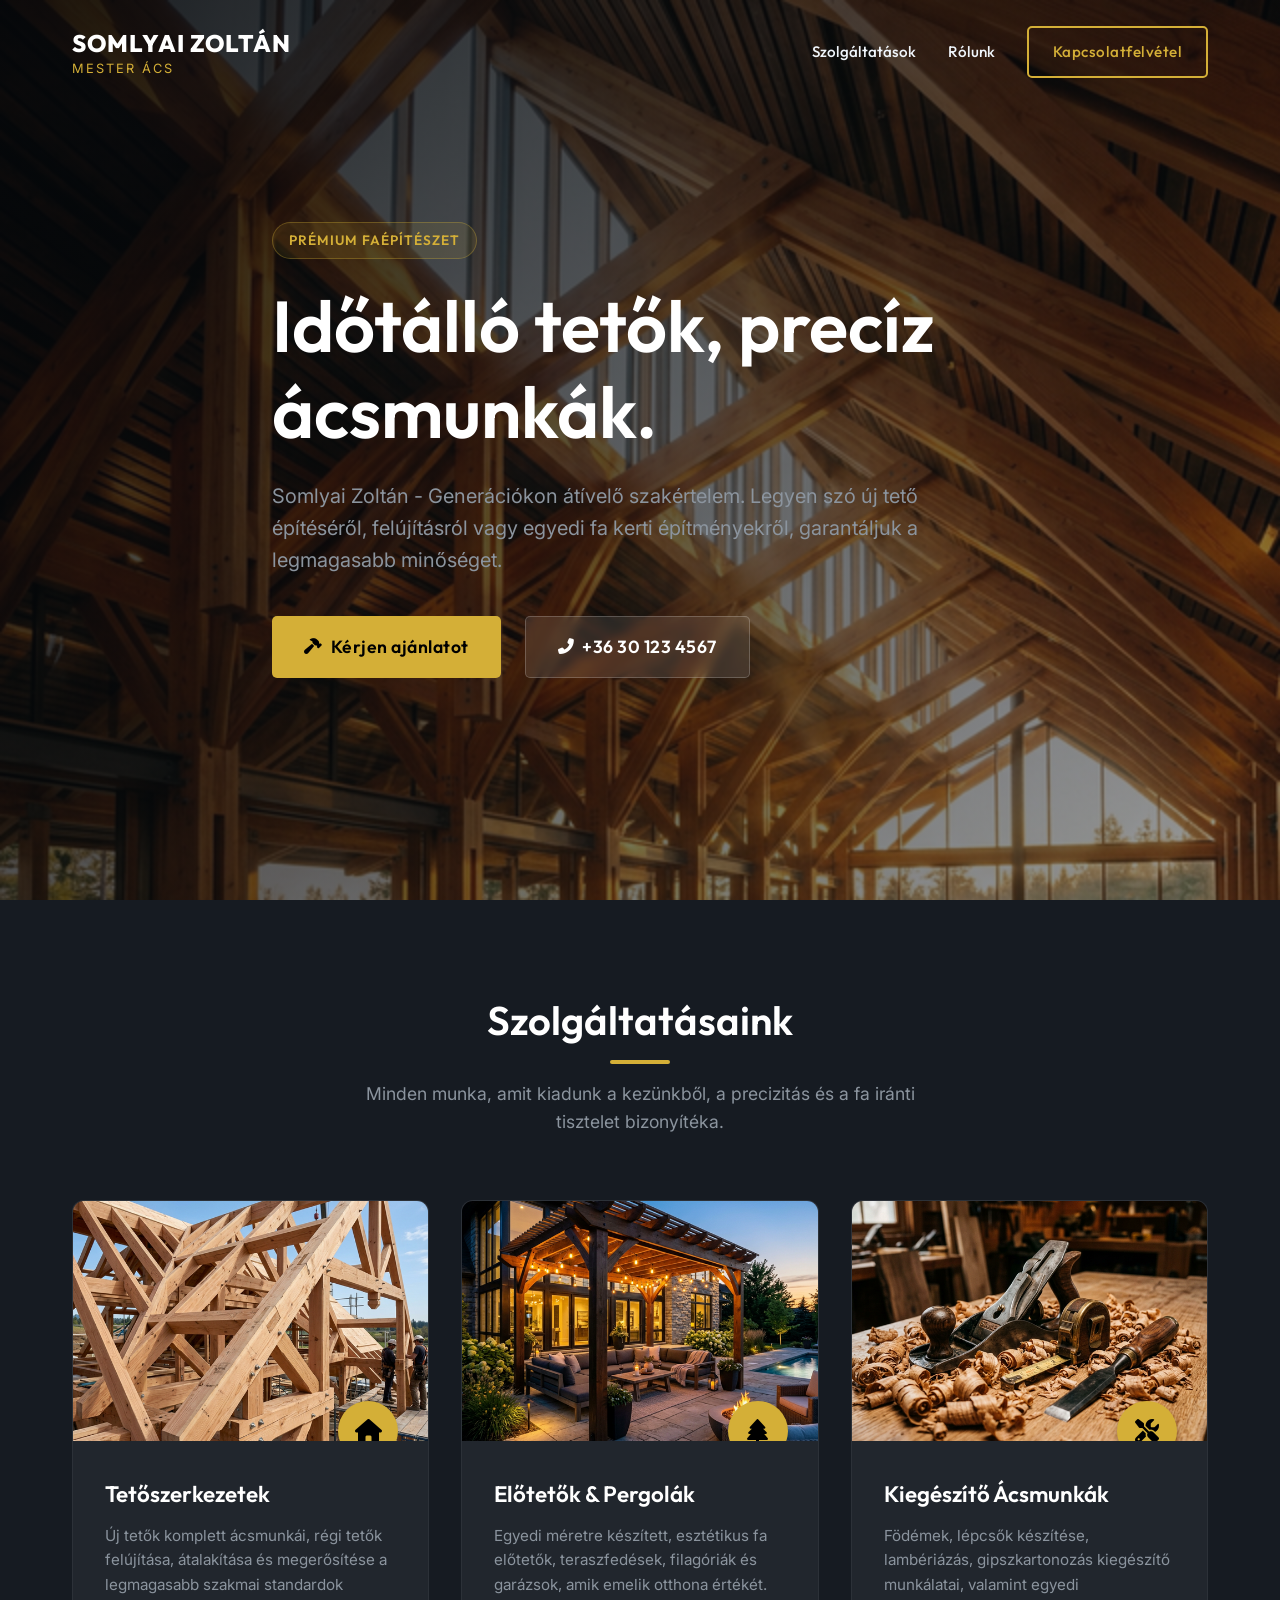
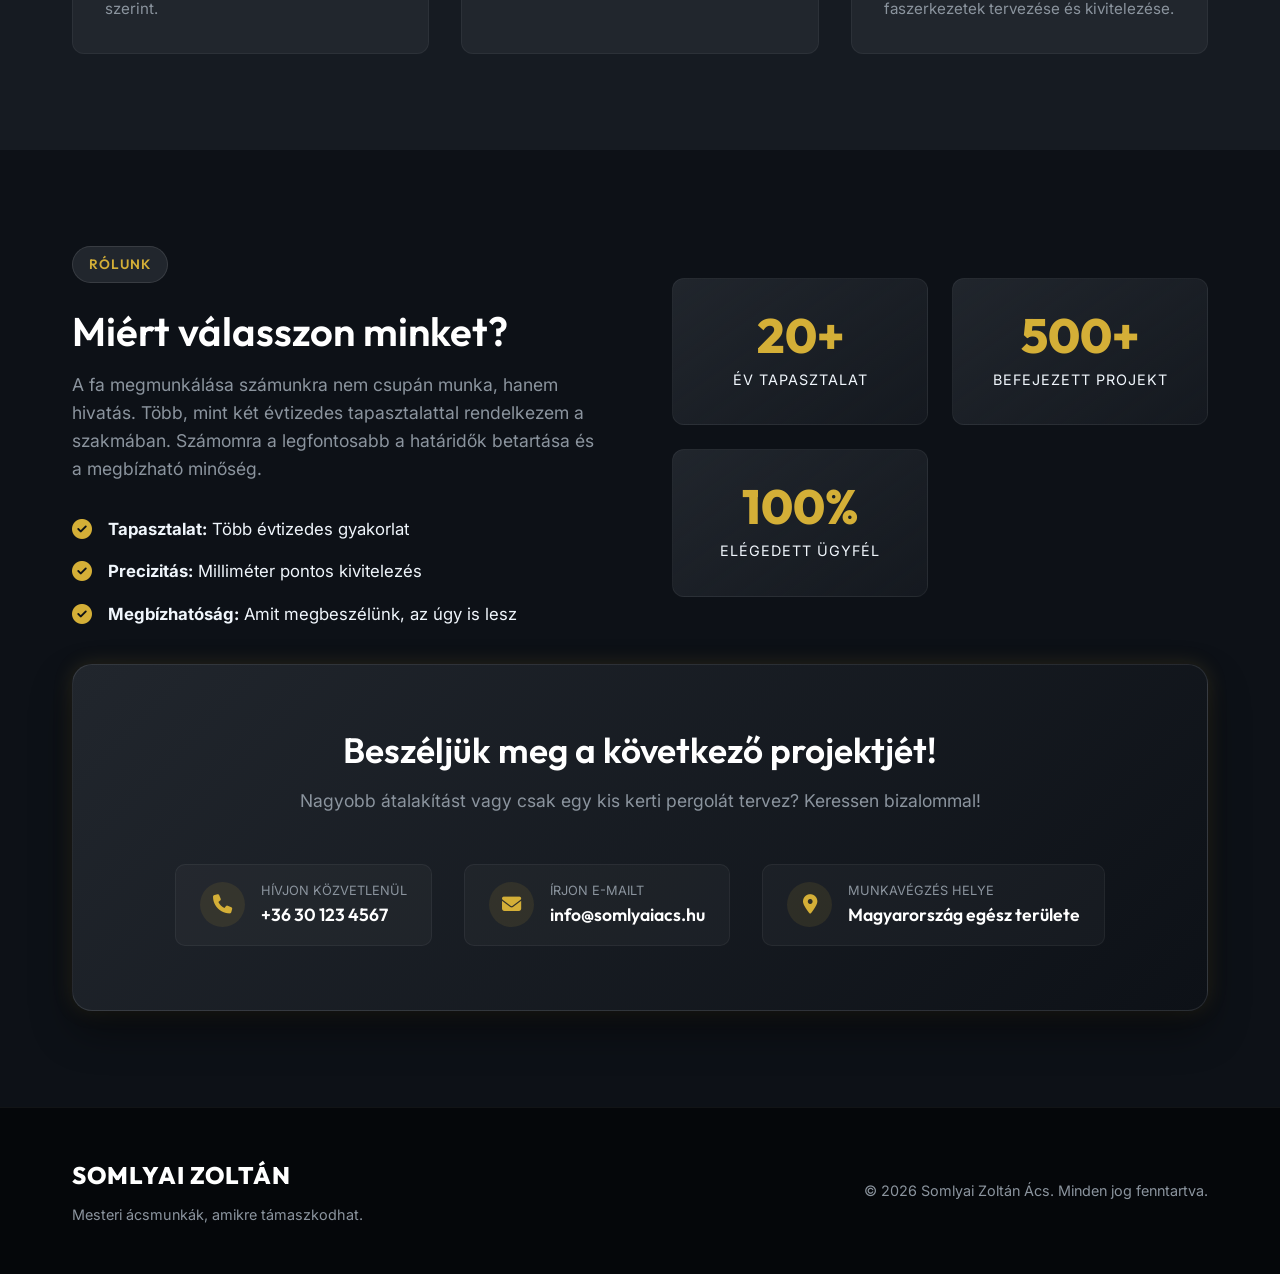
==== index.html @ 703a46b1 "Initial commit of Somlyai Acs website" ====
<!DOCTYPE html>
<html lang="hu">

<head>
    <meta charset="UTF-8">
    <meta name="viewport" content="width=device-width, initial-scale=1.0">
    <title>Somlyai Zoltán | Mesteri Ácsmunkák és Tetőszerkezetek</title>
    <meta name="description"
        content="Minőségi ácsmunkák, tetőszerkezetek készítése és felújítása, előtetők építése. Forduljon Somlyai Zoltánhoz bizalommal a precíz és időtálló faépítményekért!">
    <meta name="keywords" content="ács, ácsmunka, tetőszerkezet, előtető, filagória, tetőfelújítás, faépítmény">
    <meta name="author" content="Somlyai Zoltán">
    <link rel="canonical" href="https://somlyaiacs.hu/">

    <!-- Open Graph (Facebook/LinkedIn) -->
    <meta property="og:type" content="website">
    <meta property="og:url" content="https://somlyaiacs.hu/">
    <meta property="og:title" content="Somlyai Zoltán | Mesteri Ácsmunkák és Tetőszerkezetek">
    <meta property="og:description"
        content="Minőségi ácsmunkák, tetőszerkezetek készítése és felújítása, előtetők építése. Precíz és időtálló faépítmények.">
    <meta property="og:image" content="https://somlyaiacs.hu/images/hero_bg_1773068488804.png">

    <!-- Twitter Card -->
    <meta name="twitter:card" content="summary_large_image">
    <meta name="twitter:title" content="Somlyai Zoltán | Mesteri Ácsmunkák és Tetőszerkezetek">
    <meta name="twitter:description" content="Minőségi ácsmunkák, tetőszerkezetek, előtetők. Precíz kivitelezés.">
    <meta name="twitter:image" content="https://somlyaiacs.hu/images/hero_bg_1773068488804.png">

    <!-- JSON-LD Structured Data -->
    <script type="application/ld+json">
    {
      "@context": "https://schema.org",
      "@type": "Carpenter",
      "name": "Somlyai Zoltán Ács",
      "image": "https://somlyaiacs.hu/images/hero_bg_1773068488804.png",
      "url": "https://somlyaiacs.hu/",
      "telephone": "+36301234567",
      "email": "info@somlyaiacs.hu",
      "description": "Mesteri ácsmunkák, tetőszerkezetek és egyedi faépítmények készítése.",
      "address": {
        "@type": "PostalAddress",
        "addressCountry": "HU"
      },
      "areaServed": "Hungary"
    }
    </script>

    <!-- Google Fonts -->
    <link rel="preconnect" href="https://fonts.googleapis.com">
    <link rel="preconnect" href="https://fonts.gstatic.com" crossorigin>
    <link
        href="https://fonts.googleapis.com/css2?family=Inter:wght@400;500;600&family=Outfit:wght@300;400;600;800&display=swap"
        rel="stylesheet">

    <!-- Icons -->
    <link rel="stylesheet" href="https://cdnjs.cloudflare.com/ajax/libs/font-awesome/6.4.0/css/all.min.css">

    <!-- Custom CSS -->
    <link rel="stylesheet" href="css/style.css">
</head>

<body>

    <!-- Navigation -->
    <nav class="navbar" id="navbar">
        <div class="container nav-container">
            <a href="#" class="logo">
                <span class="logo-name">Somlyai Zoltán</span>
                <span class="logo-title">Mester Ács</span>
            </a>
            <div class="nav-links">
                <a href="#elerheto-szolgaltatasok" class="nav-link">Szolgáltatások</a>
                <a href="#rolunk" class="nav-link">Rólunk</a>
                <a href="#kapcsolat" class="nav-link btn btn-primary-outline">Kapcsolatfelvétel</a>
            </div>
            <button class="mobile-menu-btn" aria-label="Menü megnyitása">
                <i class="fas fa-bars"></i>
            </button>
        </div>
    </nav>

    <!-- Mobile Menu -->
    <div class="mobile-menu">
        <button class="close-menu-btn" aria-label="Menü bezárása">
            <i class="fas fa-times"></i>
        </button>
        <div class="mobile-links">
            <a href="#elerheto-szolgaltatasok" class="mobile-link">Szolgáltatások</a>
            <a href="#rolunk" class="mobile-link">Rólunk</a>
            <a href="#kapcsolat" class="mobile-link btn btn-primary">Hívjon Most</a>
        </div>
    </div>

    <!-- Hero Section -->
    <header class="hero" id="kezdooldal">
        <div class="hero-bg" style="background-image: url('images/hero_bg_1773068488804.png');"></div>
        <div class="hero-overlay"></div>
        <div class="container hero-content">
            <div class="badge fade-up">Prémium Faépítészet</div>
            <h1 class="fade-up delay-1">Időtálló tetők, precíz ácsmunkák.</h1>
            <p class="fade-up delay-2">Somlyai Zoltán - Generációkon átívelő szakértelem. Legyen szó új tető építéséről,
                felújításról vagy egyedi fa kerti építményekről, garantáljuk a legmagasabb minőséget.</p>
            <div class="hero-buttons fade-up delay-3">
                <a href="#kapcsolat" class="btn btn-primary btn-large">
                    <i class="fas fa-hammer"></i> Kérjen ajánlatot
                </a>
                <a href="tel:+36301234567" class="btn btn-secondary btn-large">
                    <i class="fas fa-phone-alt"></i> +36 30 123 4567
                </a>
            </div>
        </div>
    </header>

    <!-- Services Section -->
    <section class="services" id="elerheto-szolgaltatasok">
        <div class="container">
            <div class="section-header text-center fade-in">
                <h2 class="section-title">Szolgáltatásaink</h2>
                <div class="divider"></div>
                <p class="section-subtitle">Minden munka, amit kiadunk a kezünkből, a precizitás és a fa iránti
                    tisztelet bizonyítéka.</p>
            </div>

            <div class="services-grid">
                <!-- Service 1 -->
                <div class="service-card reveal-from-bottom">
                    <div class="service-img-wrapper">
                        <img src="images/service_roof_1773068505379.png" alt="Tetőszerkezetek készítése"
                            class="service-img">
                        <div class="service-icon"><i class="fas fa-home"></i></div>
                    </div>
                    <div class="service-content">
                        <h3>Tetőszerkezetek</h3>
                        <p>Új tetők komplett ácsmunkái, régi tetők felújítása, átalakítása és megerősítése a legmagasabb
                            szakmai standardok szerint.</p>
                    </div>
                </div>

                <!-- Service 2 -->
                <div class="service-card reveal-from-bottom delay-1">
                    <div class="service-img-wrapper">
                        <img src="images/service_pergola_1773068520284.png" alt="Előtetők és filagóriák"
                            class="service-img">
                        <div class="service-icon"><i class="fas fa-tree"></i></div>
                    </div>
                    <div class="service-content">
                        <h3>Előtetők & Pergolák</h3>
                        <p>Egyedi méretre készített, esztétikus fa előtetők, teraszfedések, filagóriák és garázsok, amik
                            emelik otthona értékét.</p>
                    </div>
                </div>

                <!-- Service 3 -->
                <div class="service-card reveal-from-bottom delay-2">
                    <div class="service-img-wrapper">
                        <img src="images/service_general_1773068536044.png" alt="Általános ácsmunkák"
                            class="service-img">
                        <div class="service-icon"><i class="fas fa-tools"></i></div>
                    </div>
                    <div class="service-content">
                        <h3>Kiegészítő Ácsmunkák</h3>
                        <p>Födémek, lépcsők készítése, lambériázás, gipszkartonozás kiegészítő munkálatai, valamint
                            egyedi faszerkezetek tervezése és kivitelezése.</p>
                    </div>
                </div>
            </div>
        </div>
    </section>

    <!-- About Section -->
    <section class="about" id="rolunk">
        <div class="container">
            <div class="about-grid">
                <div class="about-content reveal-from-left">
                    <div class="badge badge-dark">Rólunk</div>
                    <h2 class="section-title">Miért válasszon minket?</h2>
                    <p class="about-text">A fa megmunkálása számunkra nem csupán munka, hanem hivatás. Több, mint két
                        évtizedes tapasztalattal rendelkezem a szakmában. Számomra a legfontosabb a határidők betartása
                        és a megbízható minőség.</p>
                    <ul class="about-features">
                        <li>
                            <i class="fas fa-check-circle text-primary"></i>
                            <div>
                                <strong>Tapasztalat:</strong> <span class="feature-desc">Több évtizedes gyakorlat</span>
                            </div>
                        </li>
                        <li>
                            <i class="fas fa-check-circle text-primary"></i>
                            <div>
                                <strong>Precizitás:</strong> <span class="feature-desc">Milliméter pontos
                                    kivitelezés</span>
                            </div>
                        </li>
                        <li>
                            <i class="fas fa-check-circle text-primary"></i>
                            <div>
                                <strong>Megbízhatóság:</strong> <span class="feature-desc">Amit megbeszélünk, az úgy is
                                    lesz</span>
                            </div>
                        </li>
                    </ul>
                </div>
                <div class="about-stats reveal-from-right">
                    <div class="stat-box">
                        <span class="stat-number">20+</span>
                        <span class="stat-label">Év Tapasztalat</span>
                    </div>
                    <div class="stat-box">
                        <span class="stat-number">500+</span>
                        <span class="stat-label">Befejezett Projekt</span>
                    </div>
                    <div class="stat-box">
                        <span class="stat-number">100%</span>
                        <span class="stat-label">Elégedett Ügyfél</span>
                    </div>
                </div>
            </div>
        </div>
    </section>

    <!-- Call to Action / Contact Info -->
    <section class="contact" id="kapcsolat">
        <div class="container contact-container reveal-scale">
            <div class="contact-box">
                <h2>Beszéljük meg a következő projektjét!</h2>
                <p>Nagyobb átalakítást vagy csak egy kis kerti pergolát tervez? Keressen bizalommal!</p>
                <div class="contact-methods">
                    <a href="tel:+36301234567" class="contact-item">
                        <div class="contact-icon"><i class="fas fa-phone"></i></div>
                        <div>
                            <span class="contact-label">Hívjon közvetlenül</span>
                            <span class="contact-value">+36 30 123 4567</span>
                        </div>
                    </a>
                    <a href="mailto:info@somlyaiacs.hu" class="contact-item">
                        <div class="contact-icon"><i class="fas fa-envelope"></i></div>
                        <div>
                            <span class="contact-label">Írjon e-mailt</span>
                            <span class="contact-value">info@somlyaiacs.hu</span>
                        </div>
                    </a>
                    <div class="contact-item">
                        <div class="contact-icon"><i class="fas fa-map-marker-alt"></i></div>
                        <div>
                            <span class="contact-label">Munkavégzés helye</span>
                            <span class="contact-value">Magyarország egész területe</span>
                        </div>
                    </div>
                </div>
            </div>
        </div>
    </section>

    <!-- Footer -->
    <footer>
        <div class="container footer-content">
            <div class="footer-brand">
                <span class="logo-name">Somlyai Zoltán</span>
                <p>Mesteri ácsmunkák, amikre támaszkodhat.</p>
            </div>
            <div class="footer-copyright">
                &copy; <span id="year"></span> Somlyai Zoltán Ács. Minden jog fenntartva.
            </div>
        </div>
    </footer>

    <!-- Script -->
    <script src="js/script.js"></script>
</body>

</html>
---- css/style.css ----
/* =========================================
   NEMZETKÖZI (CSS VARIABLES)
   ========================================= */
:root {
    /* Színek (Prémium, Fás, Modern) */
    --clr-bg: #0d1117;
    /* Nagyon sötét kék/szürke az alap BG */
    --clr-bg-alt: #161b22;
    /* Kissé világosabb szekció BG */
    --clr-surface: #21262d;
    /* Kártyák BG */

    --clr-primary: #d4af37;
    /* Prémium arany / friss fa szín */
    --clr-primary-hover: #b8962c;

    --clr-text-main: #f0f6fc;
    /* Fehér/szürkés szöveg bekezdésekhez */
    --clr-text-muted: #8b949e;
    /* Halványabb szürke */

    --clr-accent: #ff8c00;
    /* Melegebb borostyán, fa erezet */

    /* Tipográfia */
    --font-heading: 'Outfit', sans-serif;
    --font-body: 'Inter', sans-serif;

    /* Átmenetek és Árnyékok */
    --transition-fast: 0.2s ease;
    --transition-normal: 0.4s cubic-bezier(0.25, 0.46, 0.45, 0.94);
    --shadow-sm: 0 4px 6px rgba(0, 0, 0, 0.3);
    --shadow-md: 0 10px 20px rgba(0, 0, 0, 0.4);
    --shadow-glow: 0 0 20px rgba(212, 175, 55, 0.15);
}

/* =========================================
   RESET ÉS ALAPOK
   ========================================= */
* {
    margin: 0;
    padding: 0;
    box-sizing: border-box;
}

html {
    scroll-behavior: smooth;
}

body {
    font-family: var(--font-body);
    background-color: var(--clr-bg);
    color: var(--clr-text-main);
    line-height: 1.6;
    overflow-x: hidden;
}

h1,
h2,
h3,
h4,
h5,
h6 {
    font-family: var(--font-heading);
    font-weight: 600;
    line-height: 1.2;
    margin-bottom: 1rem;
}

a {
    text-decoration: none;
    color: inherit;
    transition: var(--transition-fast);
}

ul {
    list-style: none;
}

img {
    max-width: 100%;
    height: auto;
    display: block;
}

.container {
    max-width: 1200px;
    margin: 0 auto;
    padding: 0 2rem;
}

.text-center {
    text-align: center;
}

.text-primary {
    color: var(--clr-primary);
}

/* =========================================
   GOMBOK (BUTTONS)
   ========================================= */
.btn {
    display: inline-flex;
    align-items: center;
    gap: 0.5rem;
    padding: 0.75rem 1.5rem;
    border-radius: 5px;
    font-family: var(--font-heading);
    font-weight: 600;
    letter-spacing: 0.5px;
    cursor: pointer;
    transition: var(--transition-normal);
    border: none;
}

.btn i {
    font-size: 0.9em;
}

.btn-primary {
    background-color: var(--clr-primary);
    color: #000;
}

.btn-primary:hover {
    background-color: var(--clr-primary-hover);
    transform: translateY(-2px);
    box-shadow: var(--shadow-glow);
}

.btn-primary-outline {
    background-color: transparent;
    color: var(--clr-primary);
    border: 2px solid var(--clr-primary);
}

.btn-primary-outline:hover {
    background-color: var(--clr-primary);
    color: #000;
}

.btn-secondary {
    background-color: rgba(255, 255, 255, 0.1);
    color: white;
    backdrop-filter: blur(5px);
    border: 1px solid rgba(255, 255, 255, 0.2);
}

.btn-secondary:hover {
    background-color: rgba(255, 255, 255, 0.2);
    transform: translateY(-2px);
}

.btn-large {
    padding: 1rem 2rem;
    font-size: 1.1rem;
}

/* =========================================
   NAVIGÁCIÓ
   ========================================= */
.navbar {
    position: fixed;
    top: 0;
    left: 0;
    width: 100%;
    padding: 1.5rem 0;
    z-index: 1000;
    transition: var(--transition-normal);
}

.navbar.scrolled {
    padding: 1rem 0;
    background-color: rgba(13, 17, 23, 0.95);
    backdrop-filter: blur(10px);
    border-bottom: 1px solid rgba(255, 255, 255, 0.05);
    box-shadow: var(--shadow-sm);
}

.nav-container {
    display: flex;
    justify-content: space-between;
    align-items: center;
}

.logo {
    display: flex;
    flex-direction: column;
}

.logo-name {
    font-family: var(--font-heading);
    font-size: 1.5rem;
    font-weight: 800;
    color: white;
    letter-spacing: 1px;
    text-transform: uppercase;
}

.logo-title {
    font-size: 0.8rem;
    color: var(--clr-primary);
    letter-spacing: 2px;
    text-transform: uppercase;
    margin-top: -3px;
}

.nav-links {
    display: flex;
    align-items: center;
    gap: 2rem;
}

.nav-link {
    font-family: var(--font-heading);
    font-size: 0.95rem;
    font-weight: 500;
    position: relative;
}

/* Underline effect for links */
.nav-link:not(.btn)::after {
    content: '';
    position: absolute;
    bottom: -5px;
    left: 0;
    width: 0;
    height: 2px;
    background-color: var(--clr-primary);
    transition: var(--transition-normal);
}

.nav-link:not(.btn):hover::after {
    width: 100%;
}

.mobile-menu-btn {
    display: none;
    background: none;
    border: none;
    color: white;
    font-size: 1.5rem;
    cursor: pointer;
}

/* Mobile Menu Overlay */
.mobile-menu {
    position: fixed;
    top: 0;
    right: -100%;
    width: 100%;
    height: 100vh;
    background-color: var(--clr-bg);
    z-index: 2000;
    display: flex;
    flex-direction: column;
    justify-content: center;
    align-items: center;
    transition: right 0.4s ease-in-out;
}

.mobile-menu.active {
    right: 0;
}

.close-menu-btn {
    position: absolute;
    top: 2rem;
    right: 2rem;
    background: none;
    border: none;
    color: white;
    font-size: 2rem;
    cursor: pointer;
}

.mobile-links {
    display: flex;
    flex-direction: column;
    gap: 2rem;
    text-align: center;
}

.mobile-link {
    font-family: var(--font-heading);
    font-size: 1.5rem;
}

/* =========================================
   HERO SZCENÓ
   ========================================= */
.hero {
    height: 100vh;
    min-height: 600px;
    position: relative;
    display: flex;
    align-items: center;
    overflow: hidden;
}

.hero-bg {
    position: absolute;
    top: 0;
    left: 0;
    width: 100%;
    height: 100%;
    background-size: cover;
    background-position: center;
    z-index: -2;
    transform: scale(1.05);
    /* Enyhe zoom a betöltési effekthez */
    transition: transform 1.5s ease-out;
}

.hero-bg.loaded {
    transform: scale(1);
}

.hero-overlay {
    position: absolute;
    top: 0;
    left: 0;
    width: 100%;
    height: 100%;
    background: linear-gradient(135deg, rgba(5, 7, 10, 0.9) 0%, rgba(13, 17, 23, 0.4) 100%);
    z-index: -1;
}

.hero-content {
    max-width: 800px;
}

.badge {
    display: inline-block;
    padding: 0.4rem 1rem;
    background-color: rgba(212, 175, 55, 0.1);
    color: var(--clr-primary);
    font-family: var(--font-heading);
    font-size: 0.85rem;
    font-weight: 600;
    border-radius: 50px;
    letter-spacing: 1px;
    text-transform: uppercase;
    margin-bottom: 1.5rem;
    border: 1px solid rgba(212, 175, 55, 0.3);
}

.badge-dark {
    background-color: var(--clr-surface);
    border-color: rgba(255, 255, 255, 0.1);
}

.hero h1 {
    font-size: 4.5rem;
    color: white;
    margin-bottom: 1.5rem;
}

.hero p {
    font-size: 1.25rem;
    color: var(--clr-text-muted);
    margin-bottom: 2.5rem;
    max-width: 650px;
}

.hero-buttons {
    display: flex;
    gap: 1.5rem;
    flex-wrap: wrap;
}

/* =========================================
   ÁLTALÁNOS SZEKCIÓK
   ========================================= */
section {
    padding: 6rem 0;
}

.section-header {
    margin-bottom: 4rem;
}

.section-title {
    font-size: 2.5rem;
    color: white;
}

.divider {
    width: 60px;
    height: 4px;
    background-color: var(--clr-primary);
    margin: 1rem auto;
    border-radius: 2px;
}

.section-subtitle {
    font-size: 1.1rem;
    color: var(--clr-text-muted);
    max-width: 600px;
    margin: 0 auto;
}

/* =========================================
   SZOLGÁLTATÁSOK
   ========================================= */
.services {
    background-color: var(--clr-bg-alt);
}

.services-grid {
    display: grid;
    grid-template-columns: repeat(auto-fit, minmax(320px, 1fr));
    gap: 2rem;
}

.service-card {
    background-color: var(--clr-surface);
    border-radius: 12px;
    overflow: hidden;
    transition: var(--transition-normal);
    border: 1px solid rgba(255, 255, 255, 0.05);
}

.service-card:hover {
    transform: translateY(-10px);
    box-shadow: var(--shadow-md);
    border-color: rgba(212, 175, 55, 0.3);
}

.service-img-wrapper {
    position: relative;
    height: 240px;
    overflow: hidden;
}

.service-img {
    width: 100%;
    height: 100%;
    object-fit: cover;
    transition: transform 0.6s ease;
}

.service-card:hover .service-img {
    transform: scale(1.1);
}

.service-icon {
    position: absolute;
    bottom: -20px;
    right: 30px;
    width: 60px;
    height: 60px;
    background-color: var(--clr-primary);
    color: #000;
    border-radius: 50%;
    display: flex;
    justify-content: center;
    align-items: center;
    font-size: 1.5rem;
    box-shadow: var(--shadow-sm);
    z-index: 2;
}

.service-content {
    padding: 2.5rem 2rem 2rem;
}

.service-content h3 {
    font-size: 1.4rem;
    color: white;
    margin-bottom: 1rem;
}

.service-content p {
    color: var(--clr-text-muted);
    font-size: 0.95rem;
}

/* =========================================
   RÓLUNK
   ========================================= */
.about-grid {
    display: grid;
    grid-template-columns: 1fr 1fr;
    gap: 4rem;
    align-items: center;
}

.about-text {
    font-size: 1.1rem;
    color: var(--clr-text-muted);
    margin-bottom: 2rem;
}

.about-features {
    display: flex;
    flex-direction: column;
    gap: 1rem;
}

.about-features li {
    display: flex;
    align-items: flex-start;
    gap: 1rem;
    font-size: 1.05rem;
}

.about-features i {
    font-size: 1.25rem;
    margin-top: 3px;
}

.about-stats {
    display: grid;
    grid-template-columns: repeat(2, 1fr);
    gap: 1.5rem;
}

.stat-box {
    background: linear-gradient(145deg, var(--clr-surface) 0%, rgba(33, 38, 45, 0.4) 100%);
    padding: 2rem;
    border-radius: 12px;
    text-align: center;
    border: 1px solid rgba(255, 255, 255, 0.05);
    transition: var(--transition-normal);
}

.stat-box:hover {
    border-color: rgba(212, 175, 55, 0.4);
    box-shadow: 0 10px 30px rgba(0, 0, 0, 0.5);
    transform: translateY(-5px);
}

.stat-number {
    display: block;
    font-family: var(--font-heading);
    font-size: 3rem;
    font-weight: 800;
    color: var(--clr-primary);
    line-height: 1;
    margin-bottom: 0.5rem;
}

.stat-label {
    font-size: 0.9rem;
    color: var(--clr-text-main);
    text-transform: uppercase;
    letter-spacing: 1px;
}

/* =========================================
   KAPCSOLAT / CTA
   ========================================= */
.contact {
    padding: 0 0 6rem 0;
}

.contact-container {
    position: relative;
    z-index: 10;
    margin-top: -60px;
    /* Átfedik az előző szekciót */
}

.contact-box {
    background: linear-gradient(135deg, var(--clr-surface) 0%, rgba(13, 17, 23, 1) 100%);
    padding: 4rem;
    border-radius: 20px;
    text-align: center;
    border: 1px solid rgba(255, 255, 255, 0.1);
    box-shadow: 0 20px 40px rgba(0, 0, 0, 0.4), var(--shadow-glow);
}

.contact-box h2 {
    font-size: 2.2rem;
    color: white;
}

.contact-box p {
    color: var(--clr-text-muted);
    font-size: 1.1rem;
    margin-bottom: 3rem;
}

.contact-methods {
    display: flex;
    justify-content: center;
    gap: 2rem;
    flex-wrap: wrap;
}

.contact-item {
    display: flex;
    align-items: center;
    gap: 1rem;
    background-color: rgba(255, 255, 255, 0.03);
    padding: 1rem 1.5rem;
    border-radius: 10px;
    text-align: left;
    transition: var(--transition-fast);
    border: 1px solid rgba(255, 255, 255, 0.05);
}

a.contact-item:hover {
    background-color: rgba(212, 175, 55, 0.1);
    border-color: rgba(212, 175, 55, 0.3);
    transform: translateY(-3px);
}

.contact-icon {
    width: 45px;
    height: 45px;
    background-color: rgba(212, 175, 55, 0.1);
    color: var(--clr-primary);
    display: flex;
    justify-content: center;
    align-items: center;
    border-radius: 50%;
    font-size: 1.2rem;
}

.contact-label {
    display: block;
    font-size: 0.8rem;
    color: var(--clr-text-muted);
    text-transform: uppercase;
}

.contact-value {
    display: block;
    font-weight: 600;
    font-family: var(--font-heading);
    color: white;
    font-size: 1.1rem;
}

/* =========================================
   FOOTER
   ========================================= */
footer {
    background-color: #05070a;
    padding: 3rem 0;
    border-top: 1px solid rgba(255, 255, 255, 0.05);
}

.footer-content {
    display: flex;
    justify-content: space-between;
    align-items: center;
    flex-wrap: wrap;
    gap: 2rem;
}

.footer-brand p {
    color: var(--clr-text-muted);
    font-size: 0.9rem;
    margin-top: 0.5rem;
}

.footer-copyright {
    color: var(--clr-text-muted);
    font-size: 0.9rem;
}

/* =========================================
   ANIMÁCIÓK / REVEAL EFFEKTEK
   ========================================= */
.fade-up {
    opacity: 0;
    transform: translateY(30px);
    transition: opacity 0.8s ease, transform 0.8s ease;
}

.fade-in {
    opacity: 0;
    transition: opacity 1s ease;
}

.reveal-from-bottom {
    opacity: 0;
    transform: translateY(50px);
    transition: all 0.8s cubic-bezier(0.5, 0, 0, 1);
}

.reveal-from-left {
    opacity: 0;
    transform: translateX(-50px);
    transition: all 0.8s cubic-bezier(0.5, 0, 0, 1);
}

.reveal-from-right {
    opacity: 0;
    transform: translateX(50px);
    transition: all 0.8s cubic-bezier(0.5, 0, 0, 1);
}

.reveal-scale {
    opacity: 0;
    transform: scale(0.9);
    transition: all 0.8s cubic-bezier(0.5, 0, 0, 1);
}

/* Osztályok amiket JS ad hozzá */
.in-view {
    opacity: 1;
    transform: translate(0) scale(1);
}

/* Delay utilitik */
.delay-1 {
    transition-delay: 0.2s;
}

.delay-2 {
    transition-delay: 0.4s;
}

.delay-3 {
    transition-delay: 0.6s;
}

/* =========================================
   RESPONSIVE DESIGN (MOBIL NÉZET)
   ========================================= */
@media screen and (max-width: 992px) {
    .hero h1 {
        font-size: 3.5rem;
    }

    .about-grid {
        grid-template-columns: 1fr;
        gap: 3rem;
    }

    .about-stats {
        order: -1;
    }

    /* Stats felülre mobilon */
    .contact-container {
        margin-top: 0;
    }
}

@media screen and (max-width: 768px) {
    .nav-links {
        display: none;
    }

    .mobile-menu-btn {
        display: block;
    }

    /* Hero szekció mobil optimalizálása */
    .hero {
        height: 100dvh;
        min-height: auto;
        padding-top: 70px;
        /* Navbar eltolás */
    }

    .hero-content {
        text-align: center;
        /* Mobilon jobb ha középre van igazítva */
    }

    .hero h1 {
        font-size: 2.2rem;
        margin-bottom: 1rem;
    }

    .hero p {
        font-size: 1rem;
        margin-bottom: 1.5rem;
    }

    .hero-buttons {
        flex-direction: column;
        gap: 1rem;
        width: 100%;
    }

    .hero-buttons .btn {
        width: 100%;
        justify-content: center;
    }

    .section-title {
        font-size: 2rem;
    }

    /* Rólunk szekció mobil optimalizálása (kilógás megszüntetése) */
    .about-stats {
        grid-template-columns: 1fr;
        gap: 1rem;
    }

    .stat-box {
        padding: 1.5rem;
    }

    .stat-number {
        font-size: 2.2rem;
    }

    .feature-desc {
        display: block;
        margin-top: 0.2rem;
    }

    .contact-box {
        padding: 2rem 1.5rem;
    }

    .contact-item {
        width: 100%;
        justify-content: flex-start;
    }

    .footer-content {
        flex-direction: column;
        text-align: center;
    }
}
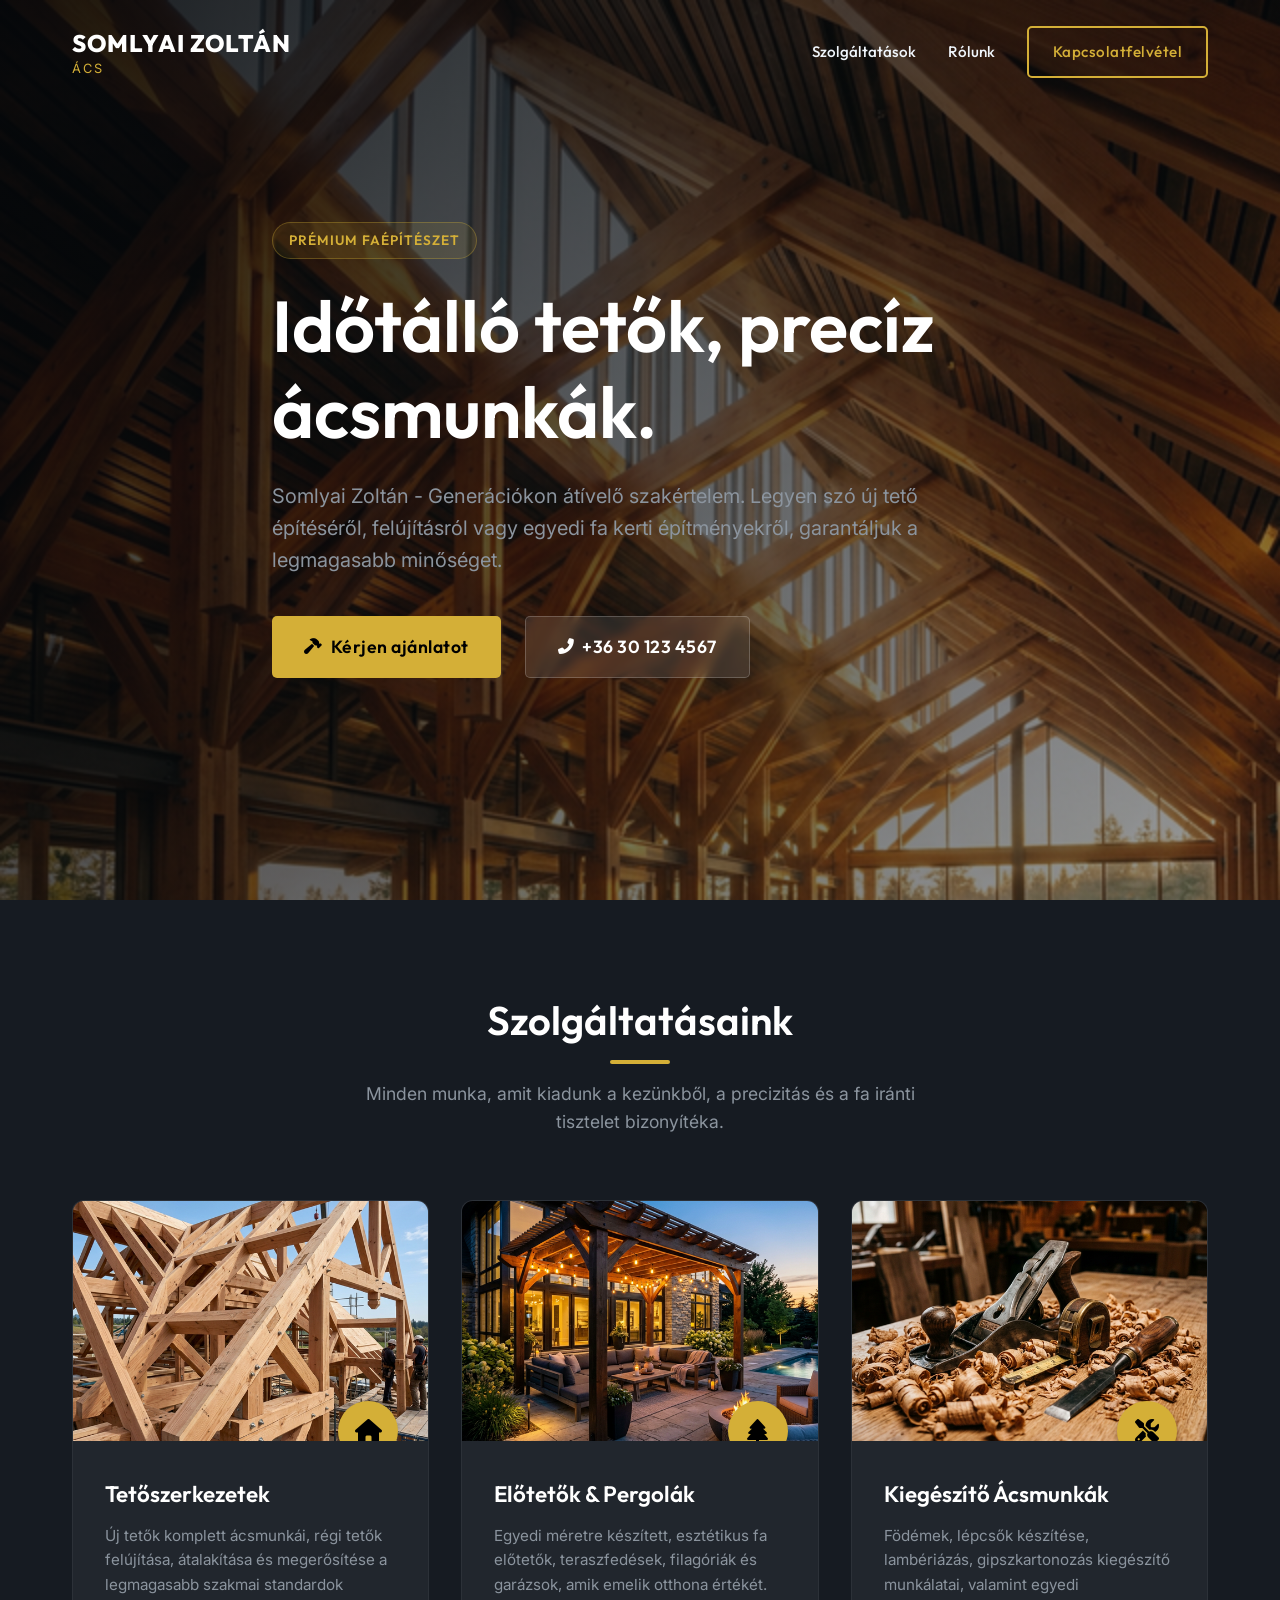
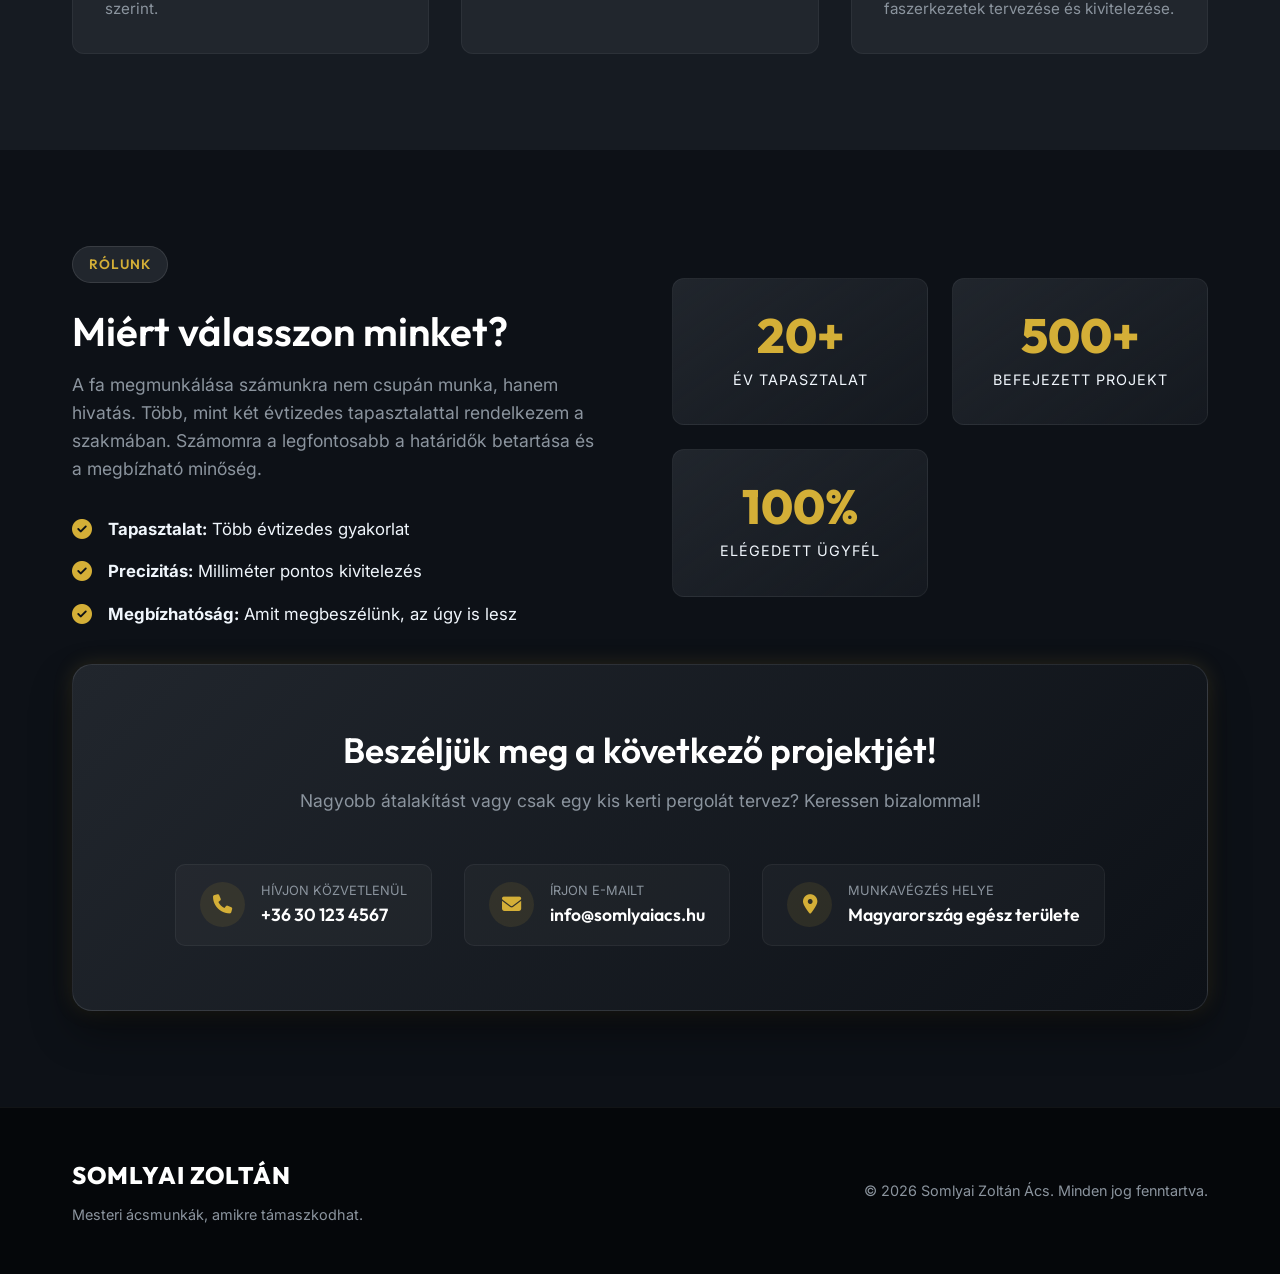
==== commit 2d1f065e: "mester ács javítás commit" ====
--- a/index.html
+++ b/index.html
@@ -65,7 +65,7 @@
         <div class="container nav-container">
             <a href="#" class="logo">
                 <span class="logo-name">Somlyai Zoltán</span>
-                <span class="logo-title">Mester Ács</span>
+                <span class="logo-title">Ács</span>
             </a>
             <div class="nav-links">
                 <a href="#elerheto-szolgaltatasok" class="nav-link">Szolgáltatások</a>
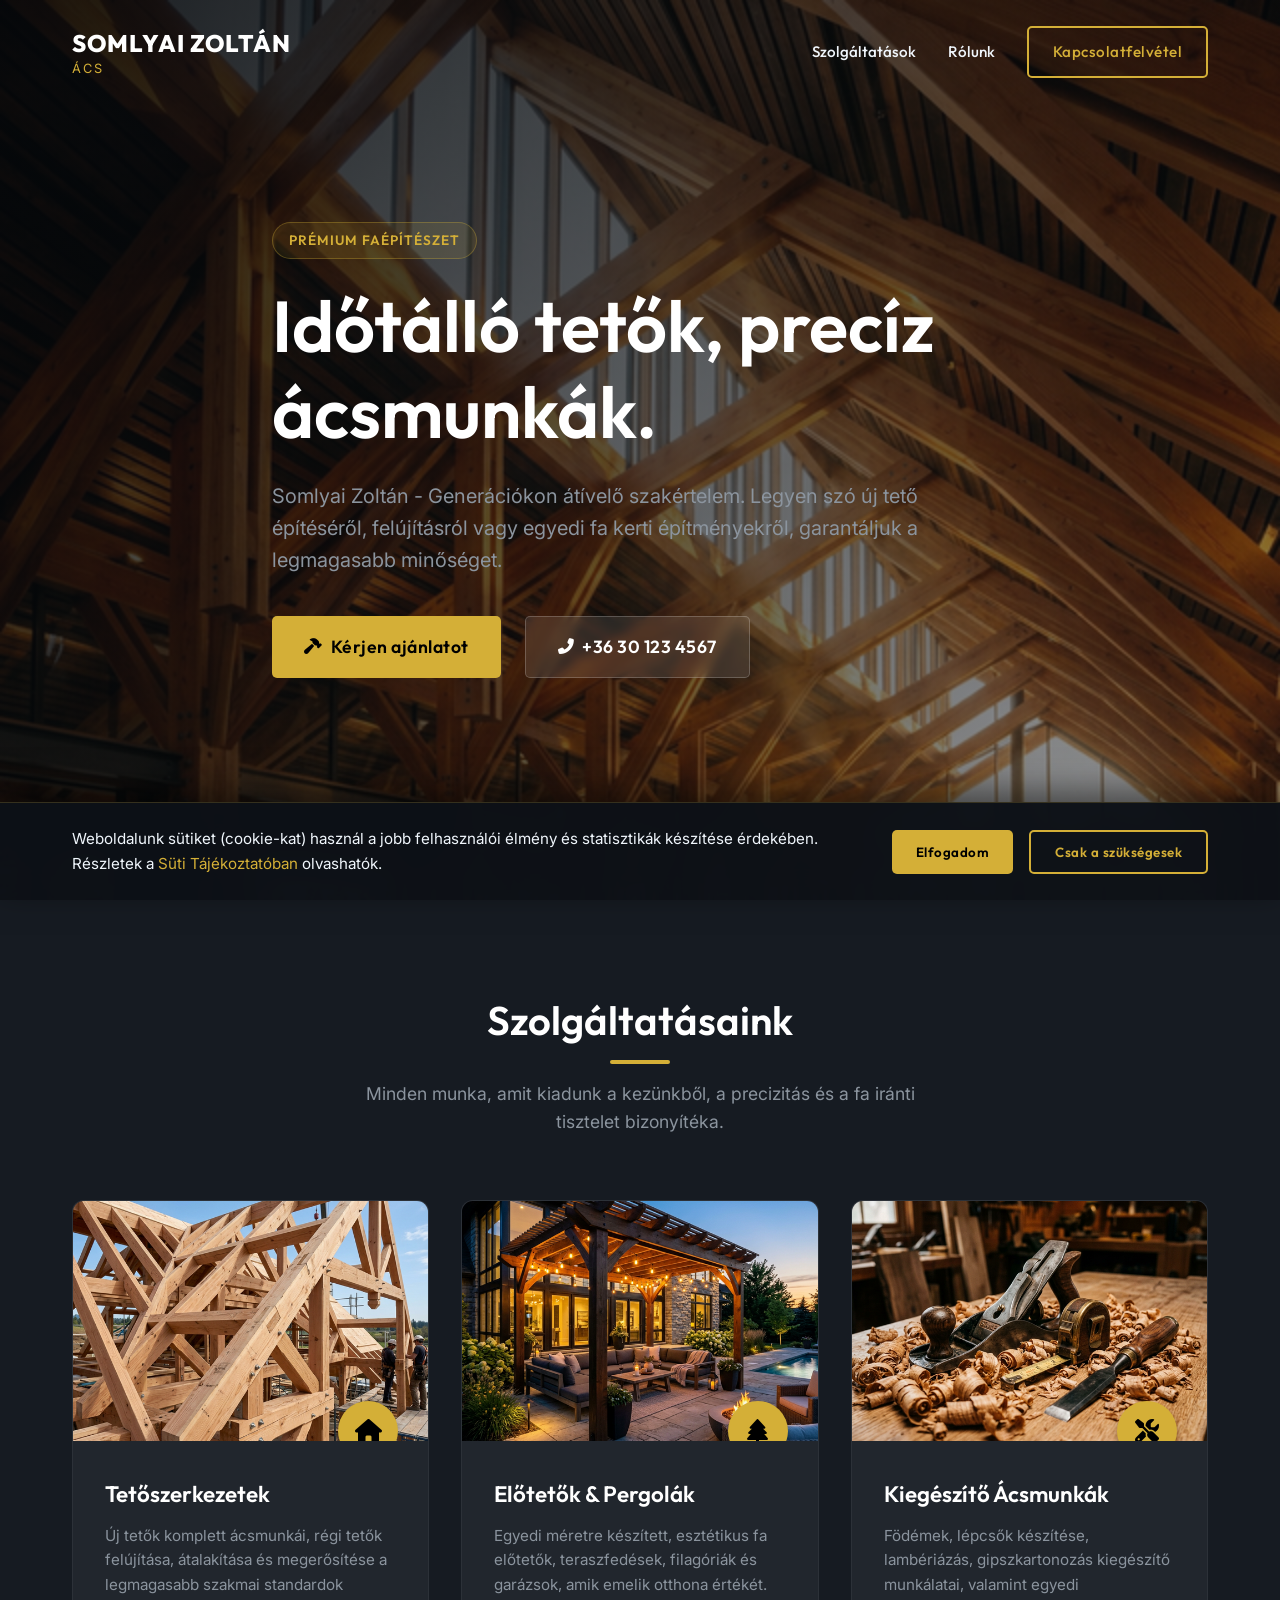
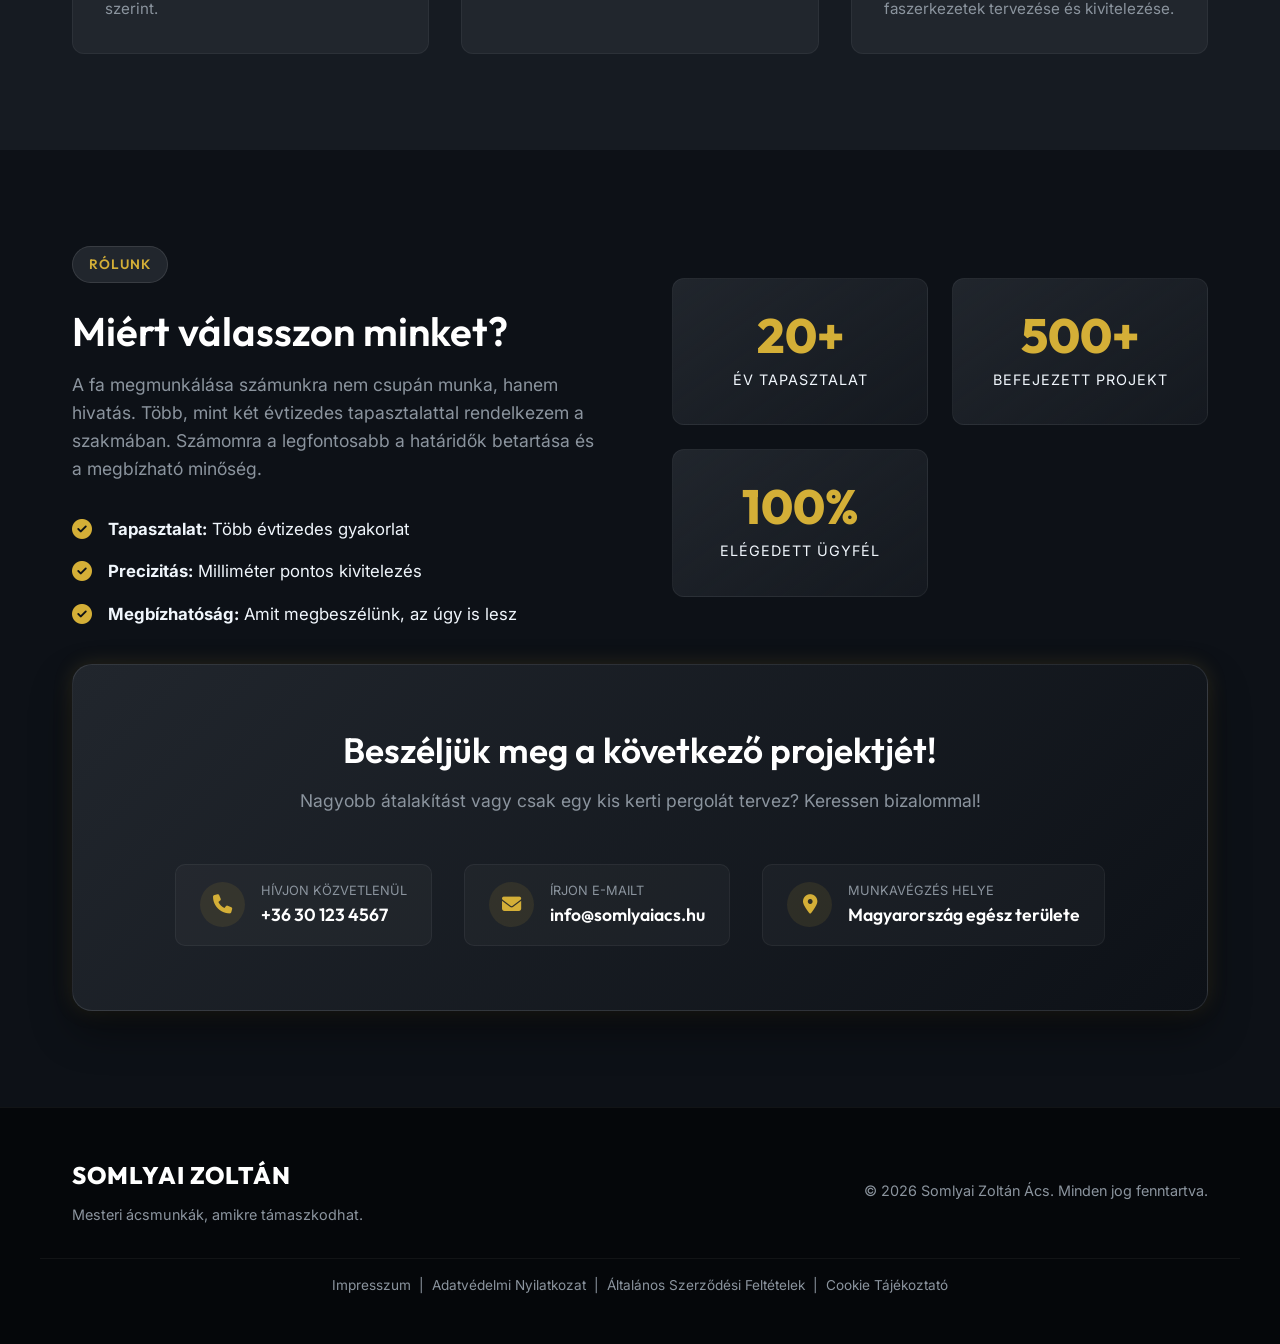
==== commit b01fc417: "ASZF,PrivacyPolicy,Cookie" ====
--- a/index.html
+++ b/index.html
@@ -261,7 +261,26 @@
                 &copy; <span id="year"></span> Somlyai Zoltán Ács. Minden jog fenntartva.
             </div>
         </div>
+        <div class="container text-center" style="margin-top: 2rem; border-top: 1px solid rgba(255, 255, 255, 0.05); padding-top: 1rem;">
+            <div style="font-size: 0.85rem; color: var(--clr-text-muted);">
+                <a href="impresszum.html">Impresszum</a> &nbsp;|&nbsp; 
+                <a href="adatkezeles.html">Adatvédelmi Nyilatkozat</a> &nbsp;|&nbsp; 
+                <a href="aszf.html">Általános Szerződési Feltételek</a> &nbsp;|&nbsp; 
+                <a href="sutik.html">Cookie Tájékoztató</a>
+            </div>
+        </div>
     </footer>
+
+    <!-- Cookie Banner -->
+    <div id="cookie-banner" class="cookie-banner">
+        <div class="cookie-content">
+            <p>Weboldalunk sütiket (cookie-kat) használ a jobb felhasználói élmény és statisztikák készítése érdekében. Részletek a <a href="sutik.html" class="text-primary">Süti Tájékoztatóban</a> olvashatók.</p>
+            <div class="cookie-buttons">
+                <button id="accept-cookies" class="btn btn-primary">Elfogadom</button>
+                <button id="reject-cookies" class="btn btn-primary-outline">Csak a szükségesek</button>
+            </div>
+        </div>
+    </div>
 
     <!-- Script -->
     <script src="js/script.js"></script>
--- a/css/style.css
+++ b/css/style.css
@@ -822,4 +822,62 @@
         flex-direction: column;
         text-align: center;
     }
+
+    .cookie-content {
+        flex-direction: column;
+        text-align: center;
+    }
+    .cookie-buttons {
+        width: 100%;
+        flex-direction: column;
+        margin-top: 1rem;
+    }
+    .cookie-buttons .btn {
+        width: 100%;
+        justify-content: center;
+    }
+}
+
+/* =========================================
+   COOKIE BANNER
+   ========================================= */
+.cookie-banner {
+    position: fixed;
+    bottom: -150%;
+    left: 0;
+    width: 100%;
+    background-color: rgba(13, 17, 23, 0.98);
+    backdrop-filter: blur(15px);
+    border-top: 1px solid rgba(212, 175, 55, 0.2);
+    box-shadow: 0 -10px 30px rgba(0, 0, 0, 0.5);
+    z-index: 9999;
+    padding: 1.5rem 0;
+    transition: bottom 0.6s cubic-bezier(0.25, 0.46, 0.45, 0.94);
+}
+
+.cookie-banner.show {
+    bottom: 0;
+}
+
+.cookie-content {
+    max-width: 1200px;
+    margin: 0 auto;
+    padding: 0 2rem;
+    display: flex;
+    justify-content: space-between;
+    align-items: center;
+    gap: 2rem;
+}
+
+.cookie-content p {
+    color: var(--clr-text-main);
+    font-size: 0.95rem;
+    margin-bottom: 0;
+    flex: 1;
+}
+
+.cookie-buttons {
+    display: flex;
+    gap: 1rem;
+    flex-shrink: 0;
 }
